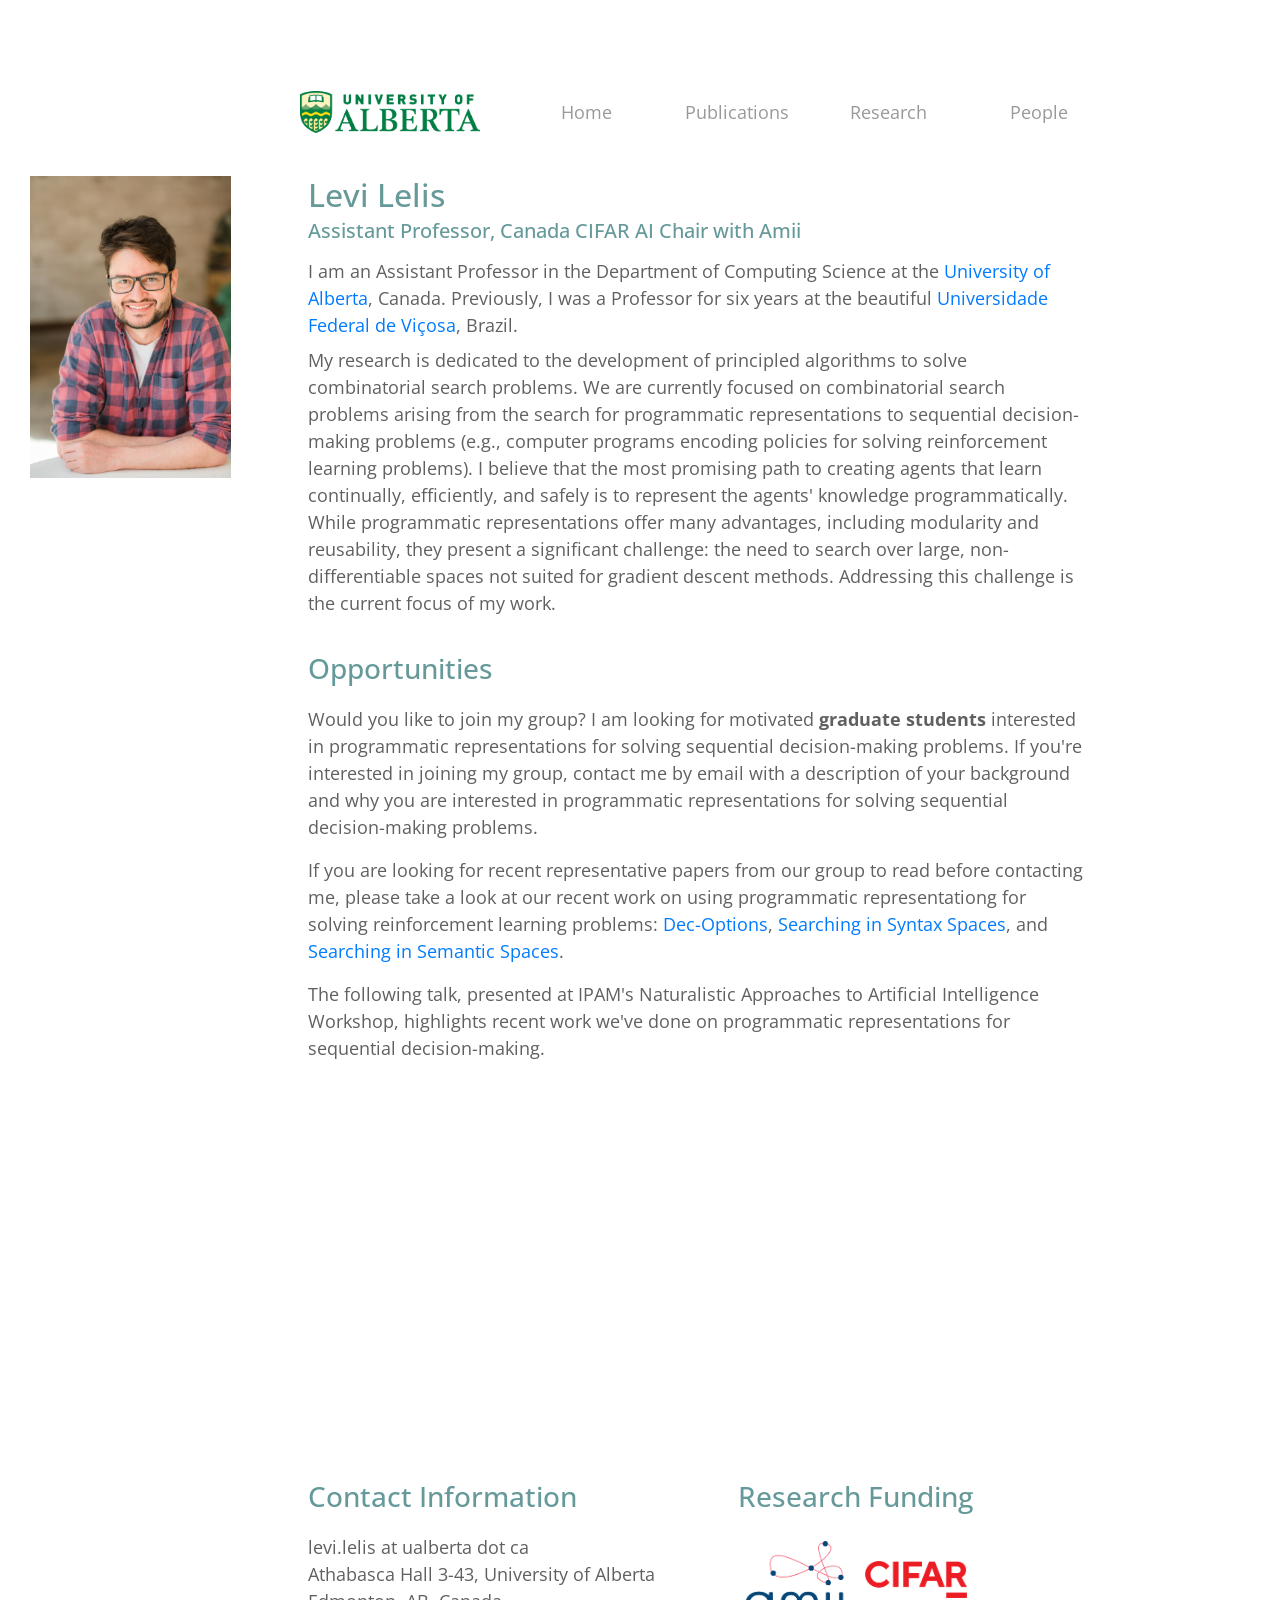
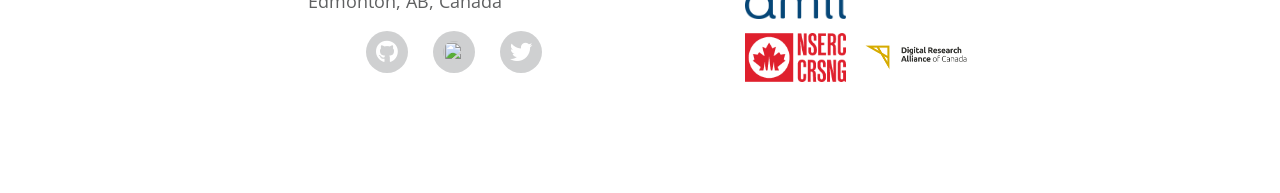
==== index.html @ 6e3c525e "adding icon for bluesky" ====
<!DOCTYPE html>
<html lang="en">
  <head>
    <meta charset="UTF-8" />
    <meta name="viewport" content="width=device-width, initial-scale=1.0" />
    <meta http-equiv="X-UA-Compatible" content="ie=edge" />
    <title>Levi Lelis - UAlberta</title>
<!--
Next Level CSS Template
https://templatemo.com/tm-532-next-level
-->
    <link rel="stylesheet"  href="https://fonts.googleapis.com/css?family=Open+Sans:400,600" />
    <link rel="stylesheet" href="css/all.min.css" />
    <link rel="stylesheet" href="css/bootstrap.min.css" />
    <link rel="stylesheet" href="css/templatemo-style.css" />
  </head>
  <body>
    <div class="container-fluid">
        <div class="col-11 tm-page-cols-container">
          <div class="tm-page-col-left">
            <div class="col-lg-10 col-10">
            </div>
          </div>

        <div class="tm-page-col-right">
          <div class="col-lg-12 col-2 tm-nav-col">
          <div class="col-lg-3 col-20">
          <img src="img/UA-COLOUR.png" class="img-fluid"/>
        </div>
          <div class="tm-nav">
            <nav class="navbar navbar-expand-lg navbar-light tm-navbar">
              <button
                class="navbar-toggler"
                type="button"
                data-toggle="collapse"
                data-target="#navbarNav"
                aria-controls="navbarNav"
                aria-expanded="false"
                aria-label="Toggle navigation">
                <span class="navbar-toggler-icon"></span>
              </button>
              <div class="collapse navbar-collapse" id="navbarNav">
                <ul class="navbar-nav ml-auto mr-0">
                  <li class="nav-item active">
                    <div class="tm-nav-link-highlight"></div>
                    <a class="nav-link" href="index.html">Home</a>
                  </li>
                  </li>
                  <li class="nav-item active">
                    <div class="tm-nav-link-highlight"></div>
                    <a class="nav-link" href="publications.html">Publications</a>
                  </li>
                  <li class="nav-item active">
                    <div class="tm-nav-link-highlight"></div>
                    <a class="nav-link" href="research.html">Research</a>
                  </li>
                  <li class="nav-item active">
                    <div class="tm-nav-link-highlight"></div>
                    <a class="nav-link" href="people.html"
                    >People<span class="sr-only">(current)</span></a>
                  </li>
                </ul>
              </div>
            </nav>
          </div>
        </div>
        </div>
      </div>

      <div class="row tm-welcome-row">
        <div class="col-12 tm-page-cols-container">
          <div class="tm-page-col-left">
            <div class="col-lg-10 col-10">
                   <img
                      src="img/levi_amii.jpg"
                      class="img-fluid"
                    />
            </div>
        </div>

          <div class="tm-page-col-right">
            <div class="col-lg-10 col-10">
              <h2 class="tm-text-secondary tm-mb-0">
                Levi Lelis
              </h2>
              <h5 class="tm-text-secondary tm-mb-1">
                Assistant Professor, Canada CIFAR AI Chair with Amii
              </h5>
              <p class="mb-2">
               I am an Assistant Professor in the Department of Computing Science at the <a href="http://ualberta.ca">University of Alberta</a>, Canada. Previously, I was a Professor for six years at the beautiful <a href="http://ufv.br">Universidade Federal de Viçosa</a>, Brazil.
              </p>
              <p class="mb-2">
                My research is dedicated to the development of principled algorithms to solve combinatorial search problems. We are currently focused on combinatorial search problems arising from the search for programmatic representations to sequential decision-making problems (e.g., computer programs encoding policies for solving reinforcement learning problems). I believe that the most promising path to creating agents that learn continually, efficiently, and safely is to represent the agents' knowledge programmatically. While programmatic representations offer many advantages, including modularity and reusability, they present a significant challenge: the need to search over large, non-differentiable spaces not suited for gradient descent methods. Addressing this challenge is the current focus of my work.
              </p>
              <br>
              <h3 class="tm-text-secondary tm-mb-2">
                Opportunities
              </h3>
              <p class="tm-section-2-text">
                Would you like to join my group? I am looking for motivated <b>graduate students</b> interested in programmatic representations for solving sequential decision-making problems. If you're interested in joining my group, contact me by email with a description of your background and why you are interested in programmatic representations for solving sequential decision-making problems.
              </p>
              <p>
                If you are looking for recent representative papers from our group to read before contacting me, please take a look at our recent work on using programmatic representationg for solving reinforcement learning problems: <a href="papers/2024/alikhasiL24.pdf">Dec-Options</a>, <a href="papers/2024/carvalhoTL24.pdf">Searching in Syntax Spaces</a>, and <a href="papers/2024/moraesL24.pdf">Searching in Semantic Spaces</a>.
              </p>
              <p>
              	The following talk, presented at IPAM's Naturalistic Approaches to Artificial Intelligence Workshop, highlights recent work we've done on programmatic representations for sequential decision-making. 
              </p>
              <center>
              <div class="tm-section-2-text tm-mb-4">
                <iframe width="560" height="315" src="https://www.youtube.com/embed/UNpg05yxc3o?si=LCozFqXLZ6bm8IJ0" 
                  title="YouTube video player" frameborder="0" 
                  allow="accelerometer; autoplay; clipboard-write; encrypted-media; gyroscope; picture-in-picture" 
                  allowfullscreen></iframe>
              </div>
              </center>

              <div class="row tm-pt-4 tm-pb-6">
                <div class="col-md-6 tm-home-section-2-left">

                  <div>
                    <h3 class="tm-text-secondary tm-mb-2">
                      Contact Information
                    </h3>
                    <p class="tm-section-2-text">
                      levi.lelis at ualberta dot ca <br>
                      Athabasca Hall 3-43, University of Alberta <br>
                      Edmonton, AB, Canada
                    </p>

                    <div class="col-md-10 text-center">
                      <div class="tm-about-person mx-auto">
                        <div class="tm-mb-3">
                          <a
                            href="https://github.com/levilelis"
                            class="tm-about-social-link"
                          >
                            <i class="fab fa-github tm-about-social-icon"></i>
                          </a>
                          <a 
							href="https://bsky.app/profile/programsynthesis.bsky.social" 
							class="tm-about-social-link"
						>
						  <img src="img/Bluesky_Logo.png" class="tm-about-social-bluesky-icon">
						</a>
                          <a
                            href="https://twitter.com/levilelis"
                            class="tm-about-social-link"
                          >
                            <i class="fab fa-twitter tm-about-social-icon"></i>
                          </a>
                        </div>
                       </div>
                      </div>
                  </div>
                </div>

                <div class="col-md-6 tm-home-section-2-right">
                  <div>
                  <h3 class="tm-text-secondary tm-mb-2">
                    Research Funding
                  </h3>
                  <a href="http://amii.ca"><img
                    src="img/Amii-colour-logo.png"
                    class="tm-gallery-item"
                  /></a>
                  <img
                    src="img/cifar-logo-rgb-colour.png"
                    class="tm-gallery-item"
                  />
                  <img
                    src="img/img-logo2-en.png"
                    class="tm-gallery-item"
                  />
                  <img
                    src="img/alliance_logo_english.png"
                    class="tm-gallery-item"
                  />
                  </div>
               </div>
              </div>

            </div>
          </div>
        </div>
      </div>
      </div>

    <script src="js/jquery.min.js"></script>
    <script src="js/bootstrap.min.js"></script>
  </body>
</html>
---- css/templatemo-style.css ----
/*

Next Level CSS Template

https://templatemo.com/tm-532-next-level

	COLORS:
		Primary: #ca9acd
		Secondary: #669999 
    Gray: #CFD0D1
    
  SPACING:
    pt = padding top
    pb = padding bottom
    mb = margin bottom

    1 = 15px
    2 = 20
    3 = 30
    4 = 40
    5 = 45
    6 = 50
    7 = 55
*/

/*	Overrides */

html { scroll-behavior: smooth; }

body {
  font-family: "Open Sans", Arial, Helvetica, sans-serif;
  font-size: 18px;
  font-weight: 400;
  overflow-x: hidden;
  padding-top: 78px;
  color: #5f6061;
}

p { line-height: 1.5; }
a, button { transition: all 0.3s ease; }
a:hover { text-decoration: none; }
label { margin-bottom: 0; }
input { padding: 13px 20px; }

ul {
  margin: 0;
  padding: 0;
}

.btn {
  font-size: 1.1rem;
  padding: 15px 25px;
  border-radius: 0;
}

.btn-primary {
  background-color: #659acd;
  border: none;
}

.btn-secondary {
	background-color: #669999;
	border: none;
}

/* end Overrides */

/* Page Layout */
.container-fluid { max-width: 1430px; }

.tm-page-cols-container {
  display: flex;
  justify-content: space-between;
}

.tm-page-col-left {
  width: 28.56%;
  max-width: 400px;
}

.tm-page-col-right {
  width: 100%;
  margin-left: auto;
  margin-right: 0;
}

.tm-page-col-single {
  width: 90%;
  margin-left: auto;
  margin-right: 0;
}

.tm-home-section-2-left { padding-right: 40px; }
.tm-home-section-2-right { padding-left: 40px; }

.tm-pt-4 { padding-top: 40px; }
.tm-pt-5 { padding-top: 45px; }
.tm-pt-7 { padding-top: 55px; }
.tm-pb-6 { padding-bottom: 50px; }
.tm-mb-0 { margin-bottom: 5px; }
.tm-mb-1 { margin-bottom: 15px; }
.tm-mb-2 { margin-bottom: 20px; }
.tm-mb-3 { margin-bottom: 30px; }
.tm-mb-4 { margin-bottom: 40px; }
.tm-mb-5 { margin-bottom: 45px; }
.tm-mb-6 { margin-bottom: 50px; }

.tm-center-child {
  display: flex;
  align-items: center;
  justify-content: center;
}

@media (max-width: 767px) {
  .tm-home-section-2-left {
    padding-right: 15px;
    margin-bottom: 80px;
  }

  .tm-home-section-2-right {
    padding-left: 15px;
  }

  .tm-home-section-2-left,
  .tm-home-section-2-right {
    max-width: 660px;
  }
}

@media (max-width: 991px) {
  .tm-page-col-left {
    width: 100%;
    max-width: 100%;
  }

  .tm-page-col-right { width: 100%; }
}
/* end Page Layout */

/* Colors */

.tm-text-secondary-2 { color: #669999; text-align: center; }
.tm-text-secondary { color: #669999; }
.tm-bg-primary { background-color: #ca9acd; }
.tm-bg-gradient {
  background: linear-gradient(
    135deg,
    #a0c0c0 0%,
    #669999 100%
  ); /* W3C, IE10+, FF16+, Chrome26+, Opera12+, Safari7+ */
}
.tm-bg-black-transparent {
  background-color: rgba(15, 29, 32, 0.6);
  color: white;
}

/* end Colors */

.tm-brand-row { padding-bottom: 30px; padding-left: 45px;}

.tm-welcome-row {
  padding-top: 30px;
  padding-bottom: 40px;
}

.tm-brand-name {
  color: #98999a;
  width: 300px;
  height: 100px;
  border: 1px solid #98999a;
  display: flex;
  align-items: center;
  justify-content: center;
}

@media (max-width: 399px) {
  .tm-brand-name {
    font-size: 2em;
    width: 250px;
    margin-right: 10px;
  }
}

/* Navbar */

.tm-nav-col {
  display: flex;
  align-items: center;
  justify-content: flex-end;
}

.navbar-expand-lg .navbar-nav .nav-link {
  width: 101px;
  height: 52px;
  border: 1px solid transparent;
  text-align: center;
  margin-left: 25px;
  margin-right: 25px;
  display: flex;
  justify-content: center;
  align-items: center;
}

.navbar-light .navbar-nav .nav-link:focus,
.navbar-light .navbar-nav .nav-link:hover,
.navbar-light .navbar-nav .nav-item.active .nav-link {
  border: 0px solid #98999a;
  color: #98999a;
}

.navbar-light .navbar-nav .active > .nav-link,
.navbar-light .navbar-nav .nav-link.active,
.navbar-light .navbar-nav .nav-link.show,
.navbar-light .navbar-nav .show > .nav-link {
  color: #98999a;
}

@media (max-width: 991px) {
  .tm-nav { position: relative; }

  #navbarNav {
    position: absolute;
    top: 52px;
    padding-top: 5px;
    padding-bottom: 5px;
    background-color: rgba(255, 255, 255, 0.9);
    -webkit-box-shadow: 0px 1px 5px 0px rgba(0, 0, 0, 0.15);
    -moz-box-shadow: 0px 1px 5px 0px rgba(0, 0, 0, 0.15);
    box-shadow: 0px 1px 5px 0px rgba(0, 0, 0, 0.15);
    z-index: 1001;
  }

  .tm-navbar {
    background-color: transparent;
    justify-content: flex-end;
    padding-right: 0;
  }

  .navbar-toggler {
    background-color: rgba(255, 255, 255, 0.8);
    background-color: rgba(255, 255, 255, 0.9);
    -webkit-box-shadow: 0px 0px 5px 0px rgba(0, 0, 0, 0.15);
    -moz-box-shadow: 0px 0px 5px 0px rgba(0, 0, 0, 0.15);
    box-shadow: 0px 0px 5px 0px rgba(0, 0, 0, 0.15);
  }

  .navbar-expand-lg .navbar-nav .nav-link {
    height: 45px;
    margin: 5px 15px;
  }
}

/* end Navbar */

ul.tm-list-plus li {
  list-style: none;
  margin-bottom: 12px;
}

ul.tm-list-plus li:before {
  content: "+";
  margin-right: 10px;
}

/* Welcome */
.tm-welcome-box {
  height: auto;
  display: flex;
  align-items: center;
  justify-content: center;
}

.tm-welcome-parallax {
  min-height: 440px;
  background: transparent;
}

.tm-small-parallax {
  min-height: 240px; 
  background: transparent;
}

.tm-welcome-text {
  max-width: 320px;
  width: 100%;
  padding: 15px 25px 15px 15px;
  color: white;
  font-size: 1.3rem;
  margin-bottom: 0;
  text-align: right;
}

@media (max-width: 991px) {
  .tm-welcome-box {
    margin-bottom: 20px;
    height: auto;
    min-height: 250px;
  }

  .tm-page-cols-container { flex-direction: column; }
}

/* Call to Action */

#tmCallToAction {
  padding-top: 50px;
  padding-bottom: 40px;
}

.tm-call-to-action-box {
  color: #5f6061;
  border: 1px solid #cfd0d1;
  padding: 50px 63px 65px;
  display: flex;
  align-items: center;
}

.tm-call-to-action-icon {
  padding: 25px 28px;
  border: 1px solid #cfd0d1;
  border-radius: 50%;
  color: #bbbcbe;
}

.tm-call-to-action-title { margin-bottom: 30px; }
.tm-call-to-action-text { margin-left: 65px; }
.tm-call-to-action-description { margin-bottom: 35px; }

.tm-call-to-action-form .tm-email-input {
  max-width: 352px;
  width: 100%;
  margin: 0 15px 15px 0;
}

@media (max-width: 660px) {
  .tm-call-to-action-box { flex-direction: column; }

  .tm-call-to-action-text {
    margin-left: 0;
    margin-top: 50px;
  }
}

/* end Call to Action */

/* Copyright and Page Footer */

.tm-copyright-text { font-size: 1rem; }
.tm-copyright-link { color: #5f6061; }

.tm-page-footer {
  padding-top: 50px;
  padding-bottom: 50px;
}

/* end Copyright and Page Footer */

/* About Page */
.tabs { list-style: none; }

.tabs > li > a {
  border: 1px solid #cfd0d1;
  color: #999a9b;
  padding: 20px 25px;
  display: block;
  max-width: 300px;
  margin: 0 auto 30px;
}

.tm-tab-icon {
  width: 20px;
  height: 20px;
  display: inline-block;
  background-color: transparent;
  vertical-align: middle;
  margin-right: 20px;
  transition: all 0.3s ease;
}

.tabs > li > a.active .tm-tab-icon,
.tabs > li > a:hover .tm-tab-icon {
  background-color: #669999;
}

.tm-about-person { max-width: 280px; }

.tm-about-social-bluesky-icon {
  width: 42px;
  height: 42px;
  margin-left: 10px;
  margin-right: 10px;
  background-color: #cfd0d1;
  color: white;
  border-radius: 50%;
  font-size: 1.4rem;
  padding-top: 10px;
  transition: all 0.3s ease;
  padding-top: 10px;
  padding-bottom: 10px;
  padding-left: 10px;
  padding-right: 10px;
}


.tm-about-social-icon {
  width: 42px;
  height: 42px;
  margin-left: 10px;
  margin-right: 10px;
  background-color: #cfd0d1;
  color: white;
  border-radius: 50%;
  font-size: 1.4rem;
  padding-top: 10px;
  transition: all 0.3s ease;
}

.tm-about-social-link:hover > .tm-about-social-bluesky-icon {
  background-color: #979899;
}

.tm-about-social-link:hover > .tm-about-social-icon {
  background-color: #979899;
}

.tm-about-social-link {
  display: inline-block; 
  vertical-align: middle; 
}


@media (max-width: 767px) {
  .tm-about-person { margin-bottom: 50px; }
}

/* Gallery */

.tm-parallax-overlay {
  padding: 40px 60px;
  width: auto;
  display: inline-block;
  text-align: center;  
}

.tm-gallery {
  margin: -20px -20px 0;
  max-width: 960px;
}

.tm-gallery-item {
  width: 29%;
  margin: 2%;
}

.filters-button-group { padding-right: 15px; }

/* 
  Gallery Item Hover Effect
  https://tympanus.net/codrops/2014/06/19/ideas-for-subtle-hover-effects/
*/

/* Common style */
.tm-gallery-item figure {
	position: relative;
	float: left;
	overflow: hidden;
	margin-bottom: 0;
	background: #3085a3;
	text-align: center;
	cursor: pointer;
}

.tm-gallery-item figure img {
	position: relative;
	display: block;
	min-height: 100%;
	max-width: 100%;
	opacity: 0.8;
}

.tm-gallery-item figure figcaption {
	padding: 1em;
	color: #fff;
	text-transform: uppercase;
	font-size: 1.25em;
	-webkit-backface-visibility: hidden;
	backface-visibility: hidden;
}

.tm-gallery-item figure figcaption::before,
.tm-gallery-item figure figcaption::after {
	pointer-events: none;
}

.tm-gallery-item figure figcaption,
.tm-gallery-item figure figcaption > a {
	position: absolute;
	top: 0;
	left: 0;
	width: 100%;
	height: 100%;
}

/* Anchor will cover the whole item by default */
/* For some effects it will show as a button */
.tm-gallery-item figure figcaption > a {
	z-index: 1000;
	text-indent: 200%;
	white-space: nowrap;
	font-size: 0;
	opacity: 0;
}

.tm-gallery-item figure h2 {
	word-spacing: -0.15em;
	font-weight: 300;
}

.tm-gallery-item figure h2 span {	font-weight: 800; }

.tm-gallery-item figure h2,
.tm-gallery-item figure p {
	margin: 0;
}

.tm-gallery-item figure p {
	letter-spacing: 1px;
	font-size: 68.5%;
}

/*---------------*/
/***** Bubba *****/
/*---------------*/

figure.effect-bubba {	background: #9e5406; }

figure.effect-bubba img {
	opacity: 1;
	-webkit-transition: opacity 0.35s;
	transition: opacity 0.35s;
}

figure.effect-bubba:hover img {
	opacity: 0.4;
}

figure.effect-bubba figcaption::before,
figure.effect-bubba figcaption::after {
	position: absolute;
	top: 15px;
	right: 15px;
	bottom: 15px;
	left: 15px;
	content: '';
	opacity: 0;
	-webkit-transition: opacity 0.35s, -webkit-transform 0.35s;
	transition: opacity 0.35s, transform 0.35s;
}

figure.effect-bubba figcaption::before {
	border-top: 1px solid #fff;
	border-bottom: 1px solid #fff;
	-webkit-transform: scale(0,1);
	transform: scale(0,1);
}

figure.effect-bubba figcaption::after {
	border-right: 1px solid #fff;
	border-left: 1px solid #fff;
	-webkit-transform: scale(1,0);
	transform: scale(1,0);
}

figure.effect-bubba h2 {
	font-size: 1.5rem;
	padding-top: 20%;
	-webkit-transition: -webkit-transform 0.35s;
	transition: transform 0.35s;
	-webkit-transform: translate3d(0,-20px,0);
	transform: translate3d(0,-20px,0);
}

figure.effect-bubba p {
	width: 100%;
	padding: 10px;
	opacity: 0;
	-webkit-transition: opacity 0.35s, -webkit-transform 0.35s;
	transition: opacity 0.35s, transform 0.35s;
	-webkit-transform: translate3d(0,20px,0);
	transform: translate3d(0,20px,0);
}

figure.effect-bubba:hover figcaption::before,
figure.effect-bubba:hover figcaption::after {
	opacity: 1;
	-webkit-transform: scale(1);
	transform: scale(1);
}

figure.effect-bubba:hover h2,
figure.effect-bubba:hover p {
	opacity: 1;
	-webkit-transform: translate3d(0,0,0);
	transform: translate3d(0,0,0);
}

@media (max-width: 767px) {
  .tm-gallery {
    max-width: 600px;
    margin-left: auto;
    margin-right: auto;
  }
  .tm-gallery-item { width: 46%; }

  .filters-button-group {
    padding-right: 0;
    padding-bottom: 30px;
  }
}

@media (max-width: 400px) {
  .tm-gallery { max-width: 280px; }

  .tm-gallery-item {
    width: 100%;
    margin-left: 0;
    margin-right: 0;
  }
}

/* end Gallery */

/* Contact */

.tm-contact-container {
	max-width: 375px;
	padding-left: 60px;
	padding-right: 15px;
}

.tm-address-container {	margin-bottom: 95px; }

@media (max-width: 991px) and (min-width: 660px) {
	.tm-contact-container {
		max-width: 100%;
		display: flex;
	}

	.tm-address-container,
	.tm-location-container {
		width: 50%;
	}
}

.tm-form-container {
	padding-left: 90px;
	padding-right: 90px;
}

@media (max-width: 767px) {
  .tm-contact-container { padding-left: 15px; }

  .tm-form-container {
    padding-left: 15px;
    padding-right: 15px;
  }
}

#tm_contact_form {
	max-width: 524px;
	width: 100%;
	padding:40px;
}
.form-group { margin-bottom: 35px; }
.form-group-2 { margin-bottom: 65px; }

.form-control {
	padding-top: 15px;
	padding-bottom: 15px;
	height: auto;
	color: #669999;
}
.form-control::placeholder { /* Chrome, Firefox, Opera, Safari 10.1+ */
  color: #669999;
  opacity: 1; /* Firefox */
}

.form-control:-ms-input-placeholder { /* Internet Explorer 10-11 */
  color: #669999;
}

.form-control::-ms-input-placeholder { /* Microsoft Edge */
  color: #669999;
}

.tm-select {
	-webkit-appearance: none;
	-mox-appearance: none;
	font-size: 1rem;
	color: #669999;	
	background: url("../img/select-arrow.png") no-repeat right center;
	background-color: transparent;
	border: none;
	border-bottom: 1px solid #98999A;		    
	border-radius: 0;
	width: 100%;
	height: 50px;
	padding-left: 10px;
	padding-right: 10px;
}

.tm-choices-container { display: flex; }
.tm-w-50 { width: 50%; }

@media (max-width: 450px) {
  .tm-choices-container { flex-direction: column; }

  .tm-w-50 {
    width: 100%;
    margin-bottom: 20px;
  }
}

/* Radio buttons */

[type="radio"]:not(:checked)+span, [type="radio"]:checked+span {
    position: relative;
    padding-left: 35px;
    cursor: pointer;
    display: inline-block;
    height: 25px;
    line-height: 25px;
    font-size: 1rem;
    -webkit-transition: .28s ease;
    transition: .28s ease;
    -webkit-user-select: none;
    -moz-user-select: none;
    -ms-user-select: none;
    user-select: none;
}

[type="radio"]:not(:checked) + span, [type="radio"]:checked + span {
    font-size: 18px;
    padding-left: 40px;
}
[type="radio"]:not(:checked), [type="radio"]:checked {
    position: absolute;
    opacity: 0;
    pointer-events: none;
}

[type="radio"]:not(:checked)+span:before, 
[type="radio"]:not(:checked)+span:after {
    border: 2px solid #A6A7A8;
}

[type="radio"]:not(:checked)+span:before, 
[type="radio"]:not(:checked)+span:after, 
[type="radio"]:checked+span:before, 
[type="radio"]:checked+span:after, 
[type="radio"].with-gap:checked+span:before, 
[type="radio"].with-gap:checked+span:after {
    border-radius: 50%;
}

[type="radio"]+span:before, 
[type="radio"]+span:after {
    content: '';
    position: absolute;
    left: 0;
    top: 0;
    margin: 4px;
    width: 16px;
    height: 16px;
    z-index: 0;
    -webkit-transition: .28s ease;
    transition: .28s ease;
}

[type="radio"] + span:before, 
[type="radio"] + span:after {
    border-color: #686868;
    width: 25px;
    height: 25px;
    top: -4px;
}

[type="radio"]:not(:checked)+span, 
[type="radio"]:checked+span {
    position: relative;
    padding-left: 45px;
    cursor: pointer;
    display: inline-block;
    height: 25px;
    line-height: 25px;
    font-size: 1rem;
    -webkit-transition: .28s ease;
    transition: .28s ease;
    -webkit-user-select: none;
    -moz-user-select: none;
    -ms-user-select: none;
    user-select: none;
}

[type="radio"]:checked + span, 
[type="checkbox"].filled-in:checked + span {
    color: #669999;
}

[type="radio"]:checked+span:before {
    border: 2px solid transparent;
}

[type="radio"]:checked+span:after, 
[type="radio"].with-gap:checked+span:before, 
[type="radio"].with-gap:checked+span:after {
    border: 2px solid #669999;
}

[type="radio"]:checked+span:after, 
[type="radio"].with-gap:checked+span:after {
    background-color: #669999;
}

[type="radio"].with-gap:checked+span:after {
    -webkit-transform: scale(0.5);
    transform: scale(0.5);
}

/* end Radio buttons */

/* Checkbox */

[type="checkbox"]:not(:checked), 
[type="checkbox"]:checked {
    position: absolute;
    opacity: 0;
    pointer-events: none;
}

[type="checkbox"]+span:not(.lever):before, 
[type="checkbox"]:not(.filled-in)+span:not(.lever):after {
    content: '';
    position: absolute;
    top: 0;
    left: 0;
    width: 18px;
    height: 18px;
    z-index: 0;
    border: 2px solid #5a5a5a;
    border-radius: 1px;
    margin-top: 3px;
    -webkit-transition: .2s;
    transition: .2s;
}

[type="checkbox"].filled-in+span:not(.lever):before, 
[type="checkbox"].filled-in+span:not(.lever):after {
    content: '';
    left: 0;
    position: absolute;
    -webkit-transition: border .25s, background-color .25s, width .20s .1s, height .20s .1s, top .20s .1s, left .20s .1s;
    transition: border .25s, background-color .25s, width .20s .1s, height .20s .1s, top .20s .1s, left .20s .1s;
    z-index: 1;
}

[type="checkbox"].filled-in:not(:checked)+span:not(.lever):before {
    width: 0;
    height: 0;
    border: 3px solid transparent;
    left: 6px;
    top: 10px;
    -webkit-transform: rotateZ(37deg);
    transform: rotateZ(37deg);
    -webkit-transform-origin: 100% 100%;
    transform-origin: 100% 100%;
}

[type="checkbox"].filled-in+span:not(.lever):after {
    border-radius: 2px;
}

[type="checkbox"].filled-in+span:not(.lever):before, 
[type="checkbox"].filled-in+span:not(.lever):after {
    content: '';
    left: 0;
    position: absolute;
    -webkit-transition: border .25s, background-color .25s, width .20s .1s, height .20s .1s, top .20s .1s, left .20s .1s;
    transition: border .25s, background-color .25s, width .20s .1s, height .20s .1s, top .20s .1s, left .20s .1s;
    z-index: 1;
}

[type="checkbox"].filled-in:not(:checked)+span:not(.lever):after {
    height: 20px;
    width: 20px;
    background-color: transparent;
    border: 2px solid #669999;
    top: 0px;
    z-index: 0;
}

[type="checkbox"].filled-in:checked + span:not(.lever):after, 
[type="checkbox"].filled-in:not(:checked) + span:not(.lever):after {
    width: 35px;
    height: 35px;
}

[type="checkbox"].filled-in:not(:checked) + span:not(.lever):after {
    border-color: #A6A7A8;
}

[type="checkbox"]+span:not(.lever) {
    position: relative;
    padding-left: 47px;
    cursor: pointer;
    display: inline-block;
    height: 35px;
    line-height: 35px;
    font-size: 1rem;
    -webkit-user-select: none;
    -moz-user-select: none;
    -ms-user-select: none;
    user-select: none;
}

[type="checkbox"]:checked+span:not(.lever):before {
    top: -4px;
    left: -5px;
    width: 12px;
    height: 22px;
    border-top: 2px solid transparent;
    border-left: 2px solid transparent;
    border-right: 2px solid #26a69a;
    border-bottom: 2px solid #26a69a;
    -webkit-transform: rotate(40deg);
    transform: rotate(40deg);
    -webkit-backface-visibility: hidden;
    backface-visibility: hidden;
    -webkit-transform-origin: 100% 100%;
    transform-origin: 100% 100%;
}

[type="checkbox"].filled-in:checked+span:not(.lever):before {
    top: 0;
    left: 1px;
    width: 8px;
    height: 13px;
    border-top: 2px solid transparent;
    border-left: 2px solid transparent;
    border-right: 2px solid #fff;
    border-bottom: 2px solid #fff;
    -webkit-transform: rotateZ(39deg);
    transform: rotateZ(39deg);
    -webkit-transform-origin: 100% 100%;
    transform-origin: 100% 100%;
}

[type="checkbox"].filled-in:checked + span:not(.lever):before {
    width: 14px;
    height: 25px;
    border-right: 3px solid #fff;
    border-bottom: 3px solid #fff;
}

[type="checkbox"].filled-in:checked+span:not(.lever):after {
    top: 0;
    width: 35px;
    height: 35px;
    border: 2px solid #26a69a;
    background-color: #26a69a;
    z-index: 0;
}

/* end Checkbox */

textarea.form-control {
  border-color: #669999; 
  padding: 15px 20px;
}

.file-upload-container {
	display: flex;
	justify-content: space-between;	
}

.btn-outline {
	border: 1px solid #98999A;
	color: #669999;
  cursor: pointer;
	padding: 12px 35px;
	width: 140px;
	margin-left: 20px;
}

#file_name_label { width: calc(100% - 160px); }

@media (max-width: 500px) {
  .file-upload-container { flex-direction: column; }
  #file_name_label { width: 100%; }

  .btn-outline {
    margin-left: 0;
    margin-top: 20px;
  }
}

#file_name_label::placeholder { /* Chrome, Firefox, Opera, Safari 10.1+ */
  color: #669999;
  opacity: 1; /* Firefox */
}

#file_name_label:-ms-input-placeholder { /* Internet Explorer 10-11 */
  color: #669999;
}

#file_name_label::-ms-input-placeholder { /* Microsoft Edge */
  color: #669999;
}

.tm-btn-submit {
	font-size: 1.2rem;
	padding: 12px 40px;
}

/* end Contact */
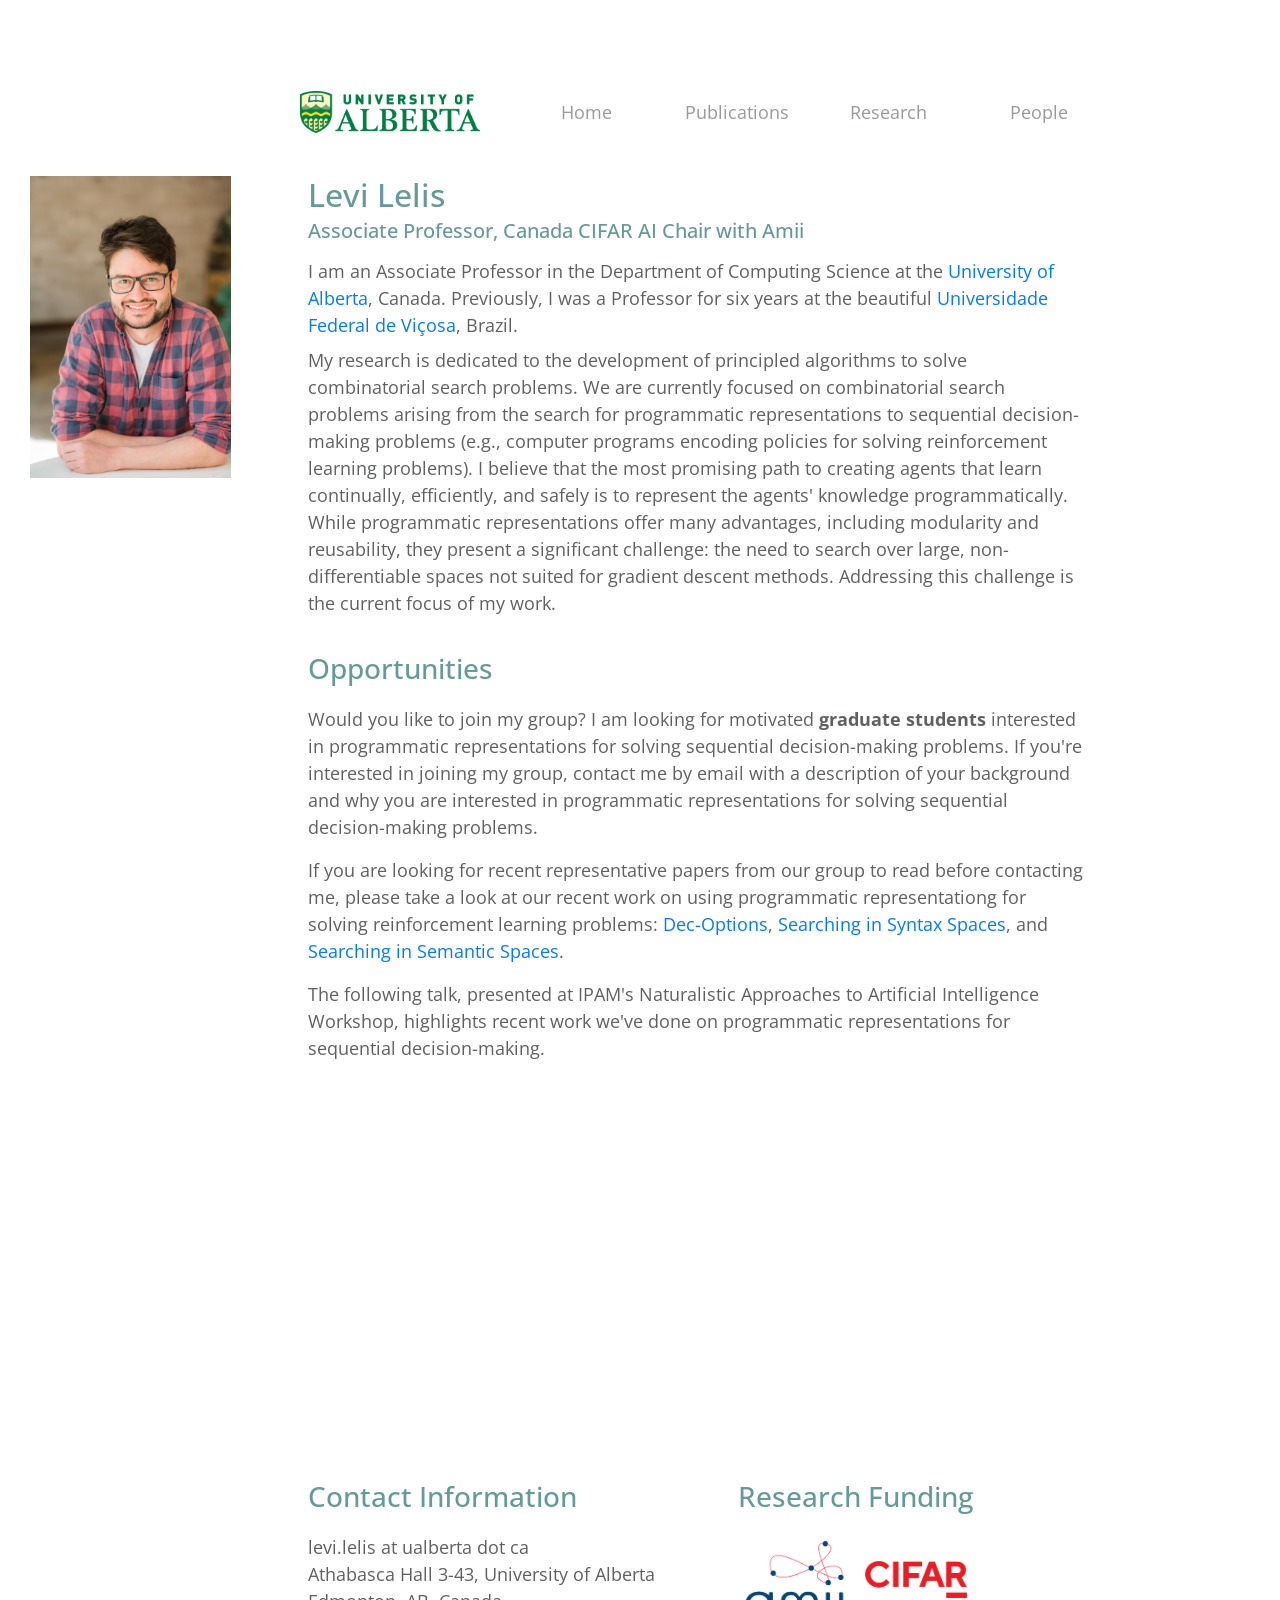
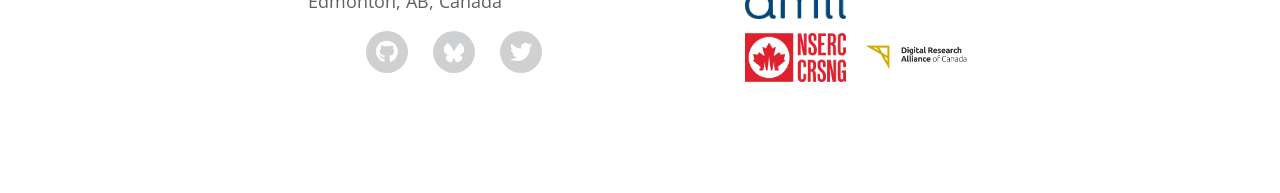
==== commit 44b3edb5: "changing to associate professor" ====
--- a/index.html
+++ b/index.html
@@ -84,10 +84,10 @@
                 Levi Lelis
               </h2>
               <h5 class="tm-text-secondary tm-mb-1">
-                Assistant Professor, Canada CIFAR AI Chair with Amii
+                Associate Professor, Canada CIFAR AI Chair with Amii
               </h5>
               <p class="mb-2">
-               I am an Assistant Professor in the Department of Computing Science at the <a href="http://ualberta.ca">University of Alberta</a>, Canada. Previously, I was a Professor for six years at the beautiful <a href="http://ufv.br">Universidade Federal de Viçosa</a>, Brazil.
+               I am an Associate Professor in the Department of Computing Science at the <a href="http://ualberta.ca">University of Alberta</a>, Canada. Previously, I was a Professor for six years at the beautiful <a href="http://ufv.br">Universidade Federal de Viçosa</a>, Brazil.
               </p>
               <p class="mb-2">
                 My research is dedicated to the development of principled algorithms to solve combinatorial search problems. We are currently focused on combinatorial search problems arising from the search for programmatic representations to sequential decision-making problems (e.g., computer programs encoding policies for solving reinforcement learning problems). I believe that the most promising path to creating agents that learn continually, efficiently, and safely is to represent the agents' knowledge programmatically. While programmatic representations offer many advantages, including modularity and reusability, they present a significant challenge: the need to search over large, non-differentiable spaces not suited for gradient descent methods. Addressing this challenge is the current focus of my work.
@@ -103,13 +103,13 @@
                 If you are looking for recent representative papers from our group to read before contacting me, please take a look at our recent work on using programmatic representationg for solving reinforcement learning problems: <a href="papers/2024/alikhasiL24.pdf">Dec-Options</a>, <a href="papers/2024/carvalhoTL24.pdf">Searching in Syntax Spaces</a>, and <a href="papers/2024/moraesL24.pdf">Searching in Semantic Spaces</a>.
               </p>
               <p>
-              	The following talk, presented at IPAM's Naturalistic Approaches to Artificial Intelligence Workshop, highlights recent work we've done on programmatic representations for sequential decision-making. 
+              	The following talk, presented at IPAM's Naturalistic Approaches to Artificial Intelligence Workshop, highlights recent work we've done on programmatic representations for sequential decision-making.
               </p>
               <center>
               <div class="tm-section-2-text tm-mb-4">
-                <iframe width="560" height="315" src="https://www.youtube.com/embed/UNpg05yxc3o?si=LCozFqXLZ6bm8IJ0" 
-                  title="YouTube video player" frameborder="0" 
-                  allow="accelerometer; autoplay; clipboard-write; encrypted-media; gyroscope; picture-in-picture" 
+                <iframe width="560" height="315" src="https://www.youtube.com/embed/UNpg05yxc3o?si=LCozFqXLZ6bm8IJ0"
+                  title="YouTube video player" frameborder="0"
+                  allow="accelerometer; autoplay; clipboard-write; encrypted-media; gyroscope; picture-in-picture"
                   allowfullscreen></iframe>
               </div>
               </center>
@@ -136,8 +136,8 @@
                           >
                             <i class="fab fa-github tm-about-social-icon"></i>
                           </a>
-                          <a 
-							href="https://bsky.app/profile/programsynthesis.bsky.social" 
+                          <a
+							href="https://bsky.app/profile/programsynthesis.bsky.social"
 							class="tm-about-social-link"
 						>
 						  <img src="img/Bluesky_Logo.png" class="tm-about-social-bluesky-icon">
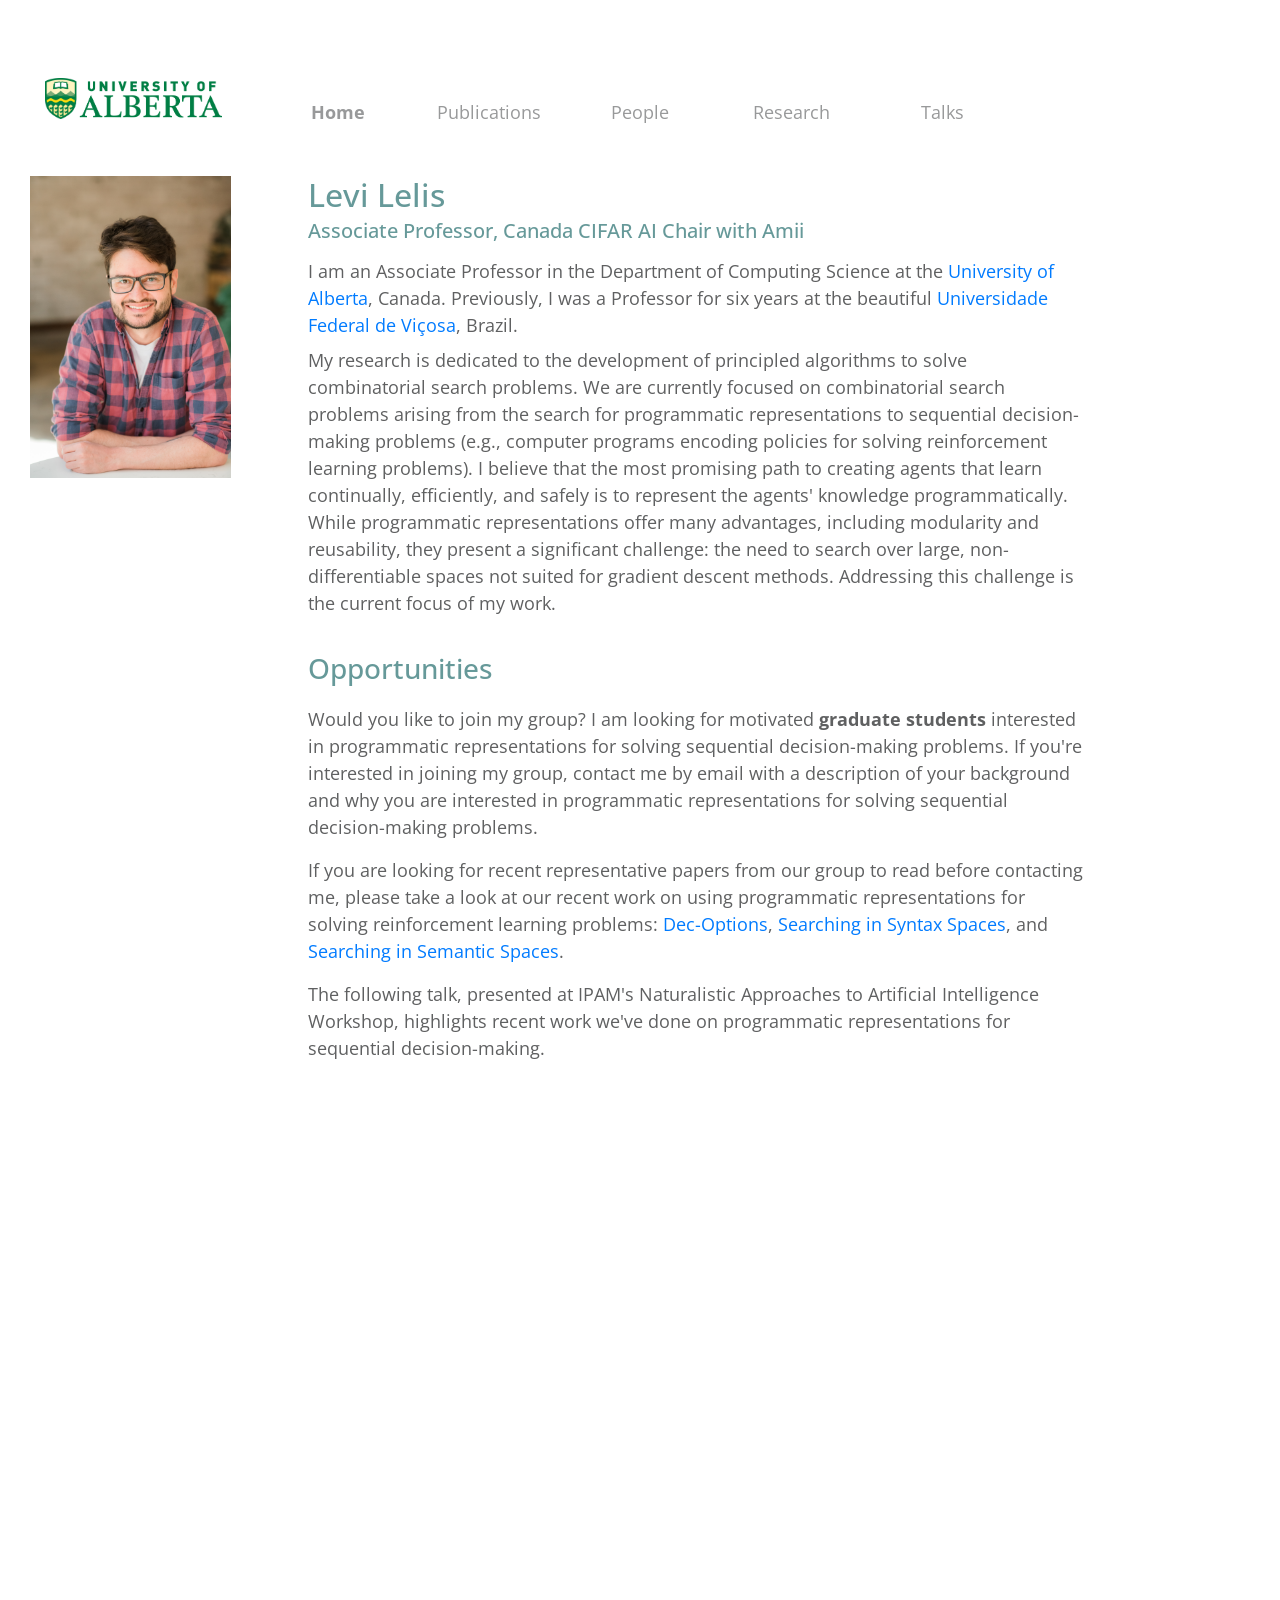
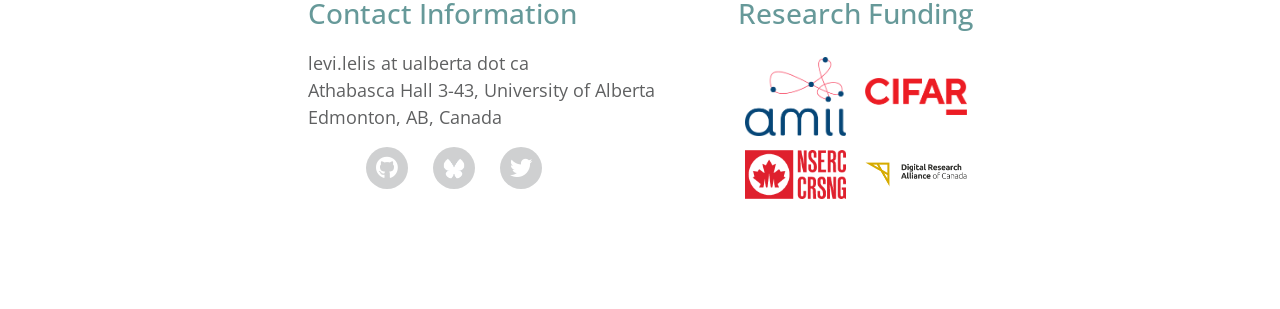
==== commit 8fa385b7: "redesign people page and add talks page - Replace br-tag lists with ul/li and two-column layout on p" ====
--- a/index.html
+++ b/index.html
@@ -5,6 +5,8 @@
     <meta name="viewport" content="width=device-width, initial-scale=1.0" />
     <meta http-equiv="X-UA-Compatible" content="ie=edge" />
     <title>Levi Lelis - UAlberta</title>
+    <meta name="description" content="Levi H. S. Lelis — Associate Professor at the University of Alberta, Canada CIFAR AI Chair. Research in programmatic representations for sequential decision-making." />
+    <link rel="icon" href="img/UA-COLOUR.png" type="image/png" />
 <!--
 Next Level CSS Template
 https://templatemo.com/tm-532-next-level
@@ -13,20 +15,23 @@
     <link rel="stylesheet" href="css/all.min.css" />
     <link rel="stylesheet" href="css/bootstrap.min.css" />
     <link rel="stylesheet" href="css/templatemo-style.css" />
+    <style>
+      .tm-nav-col { justify-content: flex-start; padding-left: 0; }
+      .tm-navbar { padding-left: 10px; }
+      .navbar-nav .nav-item:first-child .nav-link { margin-left: 0; }
+    </style>
   </head>
   <body>
     <div class="container-fluid">
         <div class="col-11 tm-page-cols-container">
           <div class="tm-page-col-left">
             <div class="col-lg-10 col-10">
+              <img src="img/UA-COLOUR.png" class="img-fluid" alt="University of Alberta"/>
             </div>
           </div>
 
         <div class="tm-page-col-right">
           <div class="col-lg-12 col-2 tm-nav-col">
-          <div class="col-lg-3 col-20">
-          <img src="img/UA-COLOUR.png" class="img-fluid"/>
-        </div>
           <div class="tm-nav">
             <nav class="navbar navbar-expand-lg navbar-light tm-navbar">
               <button
@@ -39,25 +44,27 @@
                 aria-label="Toggle navigation">
                 <span class="navbar-toggler-icon"></span>
               </button>
-              <div class="collapse navbar-collapse" id="navbarNav">
-                <ul class="navbar-nav ml-auto mr-0">
+              <div class="collapse navbar-collapse justify-content-start" id="navbarNav">
+                <ul class="navbar-nav mr-auto">
                   <li class="nav-item active">
                     <div class="tm-nav-link-highlight"></div>
                     <a class="nav-link" href="index.html">Home</a>
                   </li>
-                  </li>
                   <li class="nav-item active">
                     <div class="tm-nav-link-highlight"></div>
                     <a class="nav-link" href="publications.html">Publications</a>
                   </li>
                   <li class="nav-item active">
                     <div class="tm-nav-link-highlight"></div>
+                    <a class="nav-link" href="people.html">People</a>
+                  </li>
+                  <li class="nav-item active">
+                    <div class="tm-nav-link-highlight"></div>
                     <a class="nav-link" href="research.html">Research</a>
                   </li>
                   <li class="nav-item active">
                     <div class="tm-nav-link-highlight"></div>
-                    <a class="nav-link" href="people.html"
-                    >People<span class="sr-only">(current)</span></a>
+                    <a class="nav-link" href="talks.html">Talks</a>
                   </li>
                 </ul>
               </div>
@@ -74,6 +81,7 @@
                    <img
                       src="img/levi_amii.jpg"
                       class="img-fluid"
+                      alt="Levi Lelis"
                     />
             </div>
         </div>
@@ -87,7 +95,7 @@
                 Associate Professor, Canada CIFAR AI Chair with Amii
               </h5>
               <p class="mb-2">
-               I am an Associate Professor in the Department of Computing Science at the <a href="http://ualberta.ca">University of Alberta</a>, Canada. Previously, I was a Professor for six years at the beautiful <a href="http://ufv.br">Universidade Federal de Viçosa</a>, Brazil.
+               I am an Associate Professor in the Department of Computing Science at the <a href="https://ualberta.ca">University of Alberta</a>, Canada. Previously, I was a Professor for six years at the beautiful <a href="https://ufv.br">Universidade Federal de Viçosa</a>, Brazil.
               </p>
               <p class="mb-2">
                 My research is dedicated to the development of principled algorithms to solve combinatorial search problems. We are currently focused on combinatorial search problems arising from the search for programmatic representations to sequential decision-making problems (e.g., computer programs encoding policies for solving reinforcement learning problems). I believe that the most promising path to creating agents that learn continually, efficiently, and safely is to represent the agents' knowledge programmatically. While programmatic representations offer many advantages, including modularity and reusability, they present a significant challenge: the need to search over large, non-differentiable spaces not suited for gradient descent methods. Addressing this challenge is the current focus of my work.
@@ -100,19 +108,17 @@
                 Would you like to join my group? I am looking for motivated <b>graduate students</b> interested in programmatic representations for solving sequential decision-making problems. If you're interested in joining my group, contact me by email with a description of your background and why you are interested in programmatic representations for solving sequential decision-making problems.
               </p>
               <p>
-                If you are looking for recent representative papers from our group to read before contacting me, please take a look at our recent work on using programmatic representationg for solving reinforcement learning problems: <a href="papers/2024/alikhasiL24.pdf">Dec-Options</a>, <a href="papers/2024/carvalhoTL24.pdf">Searching in Syntax Spaces</a>, and <a href="papers/2024/moraesL24.pdf">Searching in Semantic Spaces</a>.
+                If you are looking for recent representative papers from our group to read before contacting me, please take a look at our recent work on using programmatic representations for solving reinforcement learning problems: <a href="papers/2024/alikhasiL24.pdf">Dec-Options</a>, <a href="papers/2024/carvalhoTL24.pdf">Searching in Syntax Spaces</a>, and <a href="papers/2024/moraesL24.pdf">Searching in Semantic Spaces</a>.
               </p>
               <p>
               	The following talk, presented at IPAM's Naturalistic Approaches to Artificial Intelligence Workshop, highlights recent work we've done on programmatic representations for sequential decision-making.
               </p>
-              <center>
-              <div class="tm-section-2-text tm-mb-4">
-                <iframe width="560" height="315" src="https://www.youtube.com/embed/UNpg05yxc3o?si=LCozFqXLZ6bm8IJ0"
-                  title="YouTube video player" frameborder="0"
+              <div class="embed-responsive embed-responsive-16by9 tm-mb-4">
+                <iframe class="embed-responsive-item" src="https://www.youtube.com/embed/UNpg05yxc3o?si=LCozFqXLZ6bm8IJ0"
+                  title="Programmatic Representations for Sequential Decision-Making" frameborder="0"
                   allow="accelerometer; autoplay; clipboard-write; encrypted-media; gyroscope; picture-in-picture"
                   allowfullscreen></iframe>
               </div>
-              </center>
 
               <div class="row tm-pt-4 tm-pb-6">
                 <div class="col-md-6 tm-home-section-2-left">
@@ -140,7 +146,7 @@
 							href="https://bsky.app/profile/programsynthesis.bsky.social"
 							class="tm-about-social-link"
 						>
-						  <img src="img/Bluesky_Logo.png" class="tm-about-social-bluesky-icon">
+						  <img src="img/Bluesky_Logo.png" class="tm-about-social-bluesky-icon" alt="Bluesky">
 						</a>
                           <a
                             href="https://twitter.com/levilelis"
@@ -159,21 +165,25 @@
                   <h3 class="tm-text-secondary tm-mb-2">
                     Research Funding
                   </h3>
-                  <a href="http://amii.ca"><img
+                  <a href="https://amii.ca"><img
                     src="img/Amii-colour-logo.png"
                     class="tm-gallery-item"
+                    alt="Amii"
                   /></a>
                   <img
                     src="img/cifar-logo-rgb-colour.png"
                     class="tm-gallery-item"
+                    alt="CIFAR"
                   />
                   <img
                     src="img/img-logo2-en.png"
                     class="tm-gallery-item"
+                    alt="NSERC"
                   />
                   <img
                     src="img/alliance_logo_english.png"
                     class="tm-gallery-item"
+                    alt="Digital Research Alliance of Canada"
                   />
                   </div>
                </div>
@@ -187,5 +197,13 @@
 
     <script src="js/jquery.min.js"></script>
     <script src="js/bootstrap.min.js"></script>
+    <script>
+      (function() {
+        var page = window.location.pathname.split('/').pop() || 'index.html';
+        document.querySelectorAll('.navbar-nav .nav-link').forEach(function(a) {
+          if (a.getAttribute('href') === page) a.style.fontWeight = '700';
+        });
+      })();
+    </script>
   </body>
 </html>
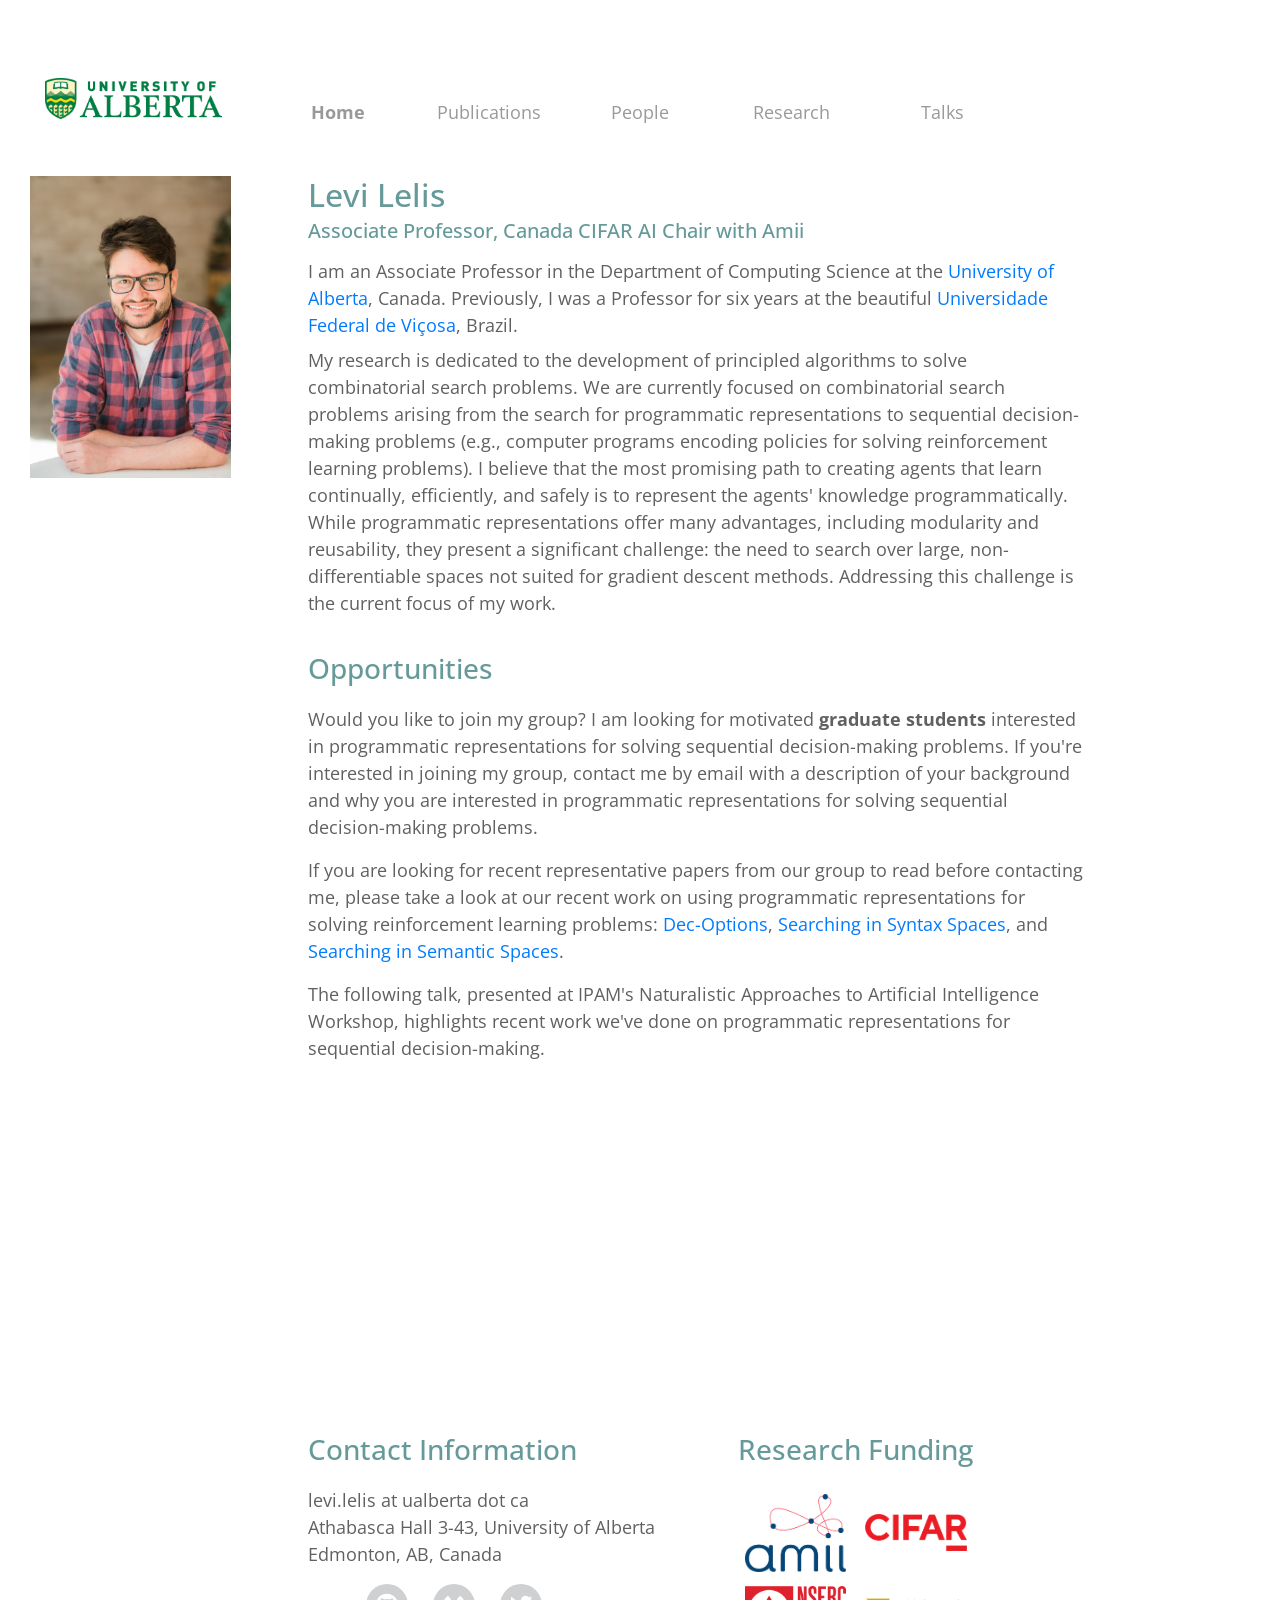
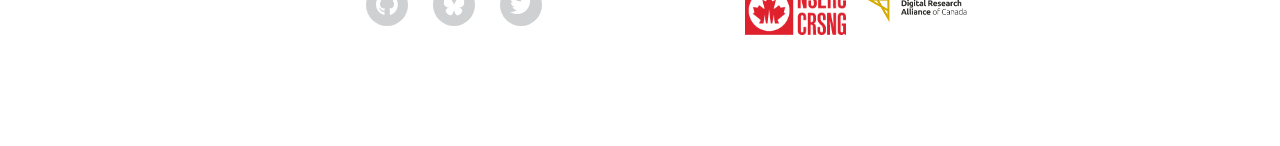
==== commit b54221e1: "update talks page and resize index video - Add NeurIPS 2024 tutorial to talks page with link to Neur" ====
--- a/index.html
+++ b/index.html
@@ -113,7 +113,7 @@
               <p>
               	The following talk, presented at IPAM's Naturalistic Approaches to Artificial Intelligence Workshop, highlights recent work we've done on programmatic representations for sequential decision-making.
               </p>
-              <div class="embed-responsive embed-responsive-16by9 tm-mb-4">
+              <div class="embed-responsive embed-responsive-16by9 tm-mb-4" style="max-width: 560px; margin: 0 auto;">
                 <iframe class="embed-responsive-item" src="https://www.youtube.com/embed/UNpg05yxc3o?si=LCozFqXLZ6bm8IJ0"
                   title="Programmatic Representations for Sequential Decision-Making" frameborder="0"
                   allow="accelerometer; autoplay; clipboard-write; encrypted-media; gyroscope; picture-in-picture"
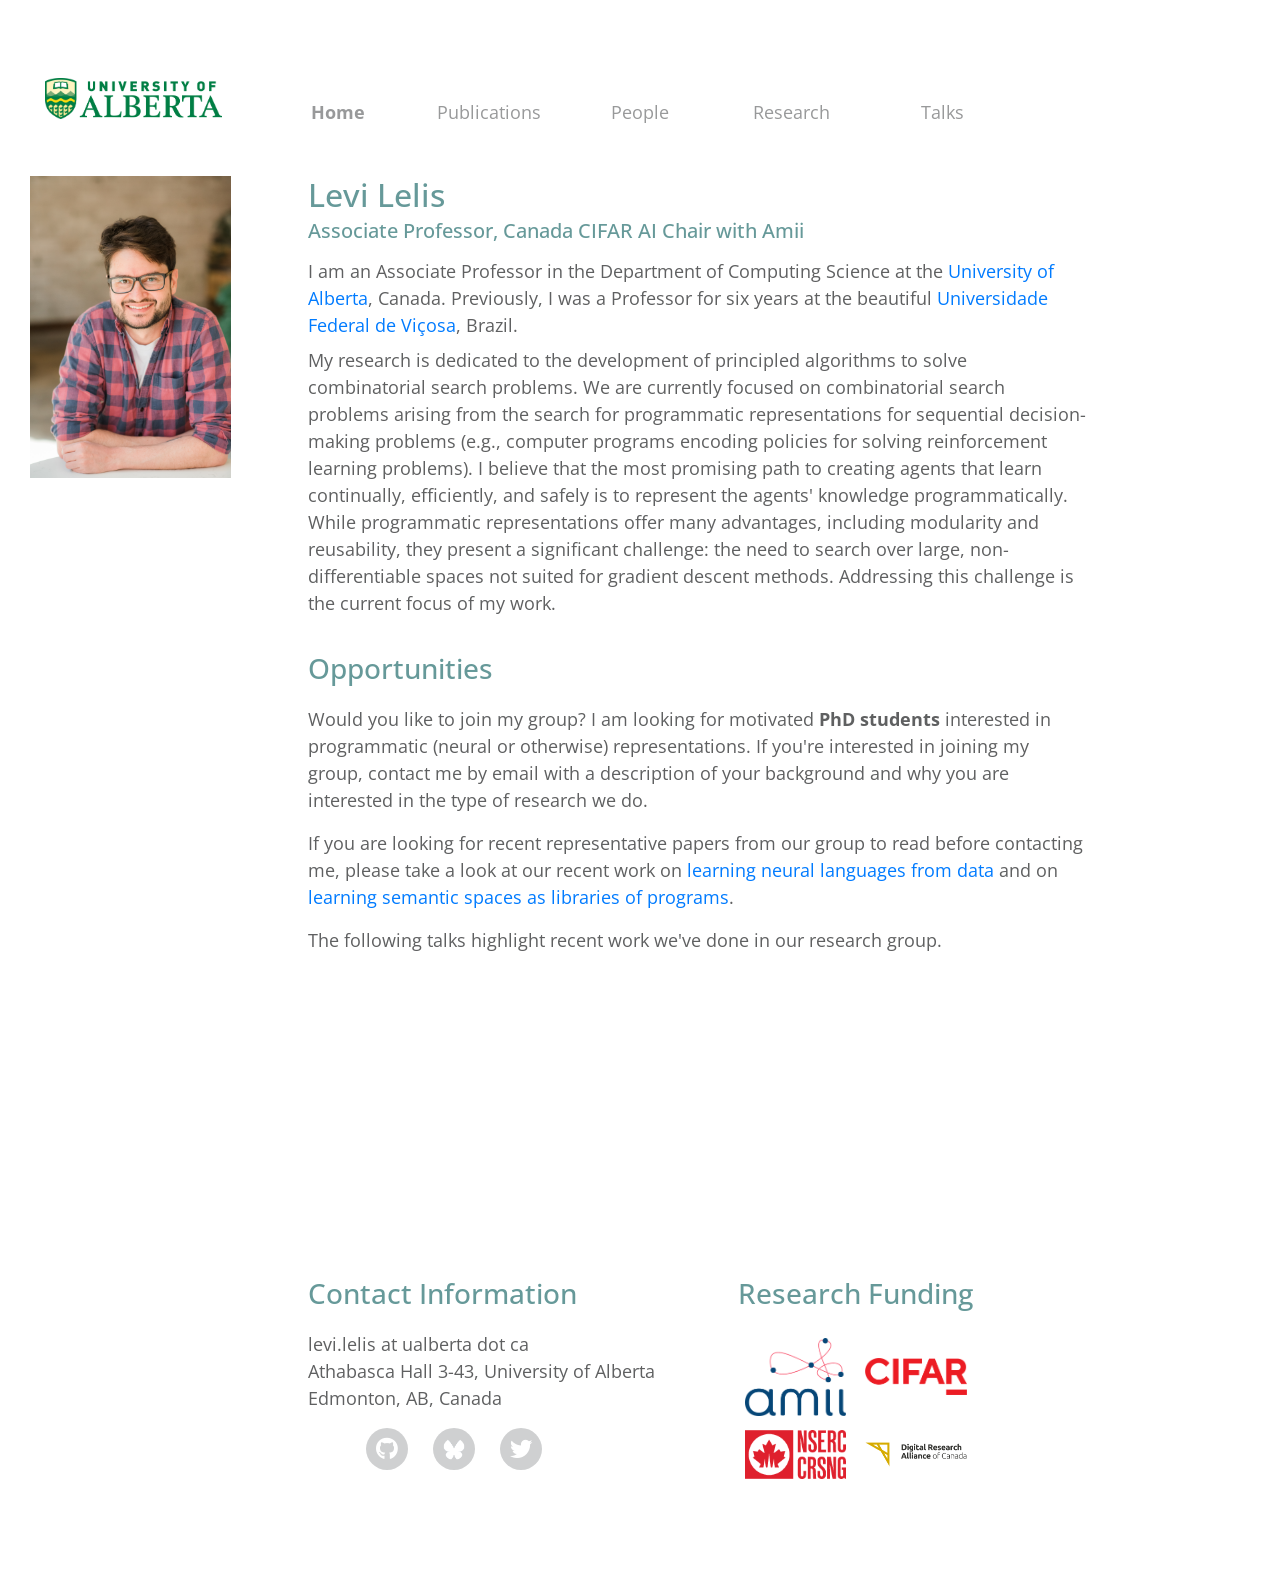
==== commit cd03a247: "Add paper links, second talk video, and fix proofread issues in index.html - Link "learning neural l" ====
--- a/index.html
+++ b/index.html
@@ -80,7 +80,7 @@
             <div class="col-lg-10 col-10">
                    <img
                       src="img/levi_amii.jpg"
-                      class="img-fluid"
+                      class="img-fluid tm-profile-photo"
                       alt="Levi Lelis"
                     />
             </div>
@@ -98,26 +98,38 @@
                I am an Associate Professor in the Department of Computing Science at the <a href="https://ualberta.ca">University of Alberta</a>, Canada. Previously, I was a Professor for six years at the beautiful <a href="https://ufv.br">Universidade Federal de Viçosa</a>, Brazil.
               </p>
               <p class="mb-2">
-                My research is dedicated to the development of principled algorithms to solve combinatorial search problems. We are currently focused on combinatorial search problems arising from the search for programmatic representations to sequential decision-making problems (e.g., computer programs encoding policies for solving reinforcement learning problems). I believe that the most promising path to creating agents that learn continually, efficiently, and safely is to represent the agents' knowledge programmatically. While programmatic representations offer many advantages, including modularity and reusability, they present a significant challenge: the need to search over large, non-differentiable spaces not suited for gradient descent methods. Addressing this challenge is the current focus of my work.
+                My research is dedicated to the development of principled algorithms to solve combinatorial search problems. We are currently focused on combinatorial search problems arising from the search for programmatic representations for sequential decision-making problems (e.g., computer programs encoding policies for solving reinforcement learning problems). I believe that the most promising path to creating agents that learn continually, efficiently, and safely is to represent the agents' knowledge programmatically. While programmatic representations offer many advantages, including modularity and reusability, they present a significant challenge: the need to search over large, non-differentiable spaces not suited for gradient descent methods. Addressing this challenge is the current focus of my work.
               </p>
               <br>
               <h3 class="tm-text-secondary tm-mb-2">
                 Opportunities
               </h3>
               <p class="tm-section-2-text">
-                Would you like to join my group? I am looking for motivated <b>graduate students</b> interested in programmatic representations for solving sequential decision-making problems. If you're interested in joining my group, contact me by email with a description of your background and why you are interested in programmatic representations for solving sequential decision-making problems.
+                Would you like to join my group? I am looking for motivated <b>PhD students</b> interested in programmatic (neural or otherwise) representations. If you're interested in joining my group, contact me by email with a description of your background and why you are interested in the type of research we do.
               </p>
               <p>
-                If you are looking for recent representative papers from our group to read before contacting me, please take a look at our recent work on using programmatic representations for solving reinforcement learning problems: <a href="papers/2024/alikhasiL24.pdf">Dec-Options</a>, <a href="papers/2024/carvalhoTL24.pdf">Searching in Syntax Spaces</a>, and <a href="papers/2024/moraesL24.pdf">Searching in Semantic Spaces</a>.
+                If you are looking for recent representative papers from our group to read before contacting me, please take a look at our recent work on <a href="papers/2026/macfarlaneBHL26.pdf">learning neural languages from data</a> and on <a href="papers/2024/moraesL24.pdf">learning semantic spaces as libraries of programs</a>.
               </p>
               <p>
-              	The following talk, presented at IPAM's Naturalistic Approaches to Artificial Intelligence Workshop, highlights recent work we've done on programmatic representations for sequential decision-making.
-              </p>
-              <div class="embed-responsive embed-responsive-16by9 tm-mb-4" style="max-width: 560px; margin: 0 auto;">
-                <iframe class="embed-responsive-item" src="https://www.youtube.com/embed/UNpg05yxc3o?si=LCozFqXLZ6bm8IJ0"
-                  title="Programmatic Representations for Sequential Decision-Making" frameborder="0"
-                  allow="accelerometer; autoplay; clipboard-write; encrypted-media; gyroscope; picture-in-picture"
-                  allowfullscreen></iframe>
+              	The following talks highlight recent work we've done in our research group.
+              </p>
+              <div class="row tm-mb-4">
+                <div class="col-md-6 mb-3">
+                  <div class="embed-responsive embed-responsive-16by9">
+                    <iframe class="embed-responsive-item" src="https://www.youtube.com/embed/UNpg05yxc3o"
+                      title="Programmatic Representations for Sequential Decision-Making" frameborder="0"
+                      allow="accelerometer; autoplay; clipboard-write; encrypted-media; gyroscope; picture-in-picture"
+                      allowfullscreen></iframe>
+                  </div>
+                </div>
+                <div class="col-md-6 mb-3">
+                  <div class="embed-responsive embed-responsive-16by9">
+                    <iframe class="embed-responsive-item" src="https://www.youtube.com/embed/874f23b2oOw"
+                      title="UpperBound Talk" frameborder="0"
+                      allow="accelerometer; autoplay; clipboard-write; encrypted-media; gyroscope; picture-in-picture"
+                      allowfullscreen></iframe>
+                  </div>
+                </div>
               </div>
 
               <div class="row tm-pt-4 tm-pb-6">
--- a/css/templatemo-style.css
+++ b/css/templatemo-style.css
@@ -216,17 +216,21 @@
 }
 
 @media (max-width: 991px) {
-  .tm-nav { position: relative; }
+  .tm-nav { width: 100%; }
+  nav.navbar { position: static !important; }
 
   #navbarNav {
     position: absolute;
-    top: 52px;
+    top: 100%;
+    left: 0;
+    min-width: 220px;
     padding-top: 5px;
     padding-bottom: 5px;
-    background-color: rgba(255, 255, 255, 0.9);
-    -webkit-box-shadow: 0px 1px 5px 0px rgba(0, 0, 0, 0.15);
-    -moz-box-shadow: 0px 1px 5px 0px rgba(0, 0, 0, 0.15);
-    box-shadow: 0px 1px 5px 0px rgba(0, 0, 0, 0.15);
+    background-color: white;
+    border-top: 2px solid #669999;
+    -webkit-box-shadow: 0px 4px 8px 0px rgba(0, 0, 0, 0.15);
+    -moz-box-shadow: 0px 4px 8px 0px rgba(0, 0, 0, 0.15);
+    box-shadow: 0px 4px 8px 0px rgba(0, 0, 0, 0.15);
     z-index: 1001;
   }
 
@@ -247,6 +251,7 @@
   .navbar-expand-lg .navbar-nav .nav-link {
     height: 45px;
     margin: 5px 15px;
+    justify-content: flex-start;
   }
 }
 
@@ -288,6 +293,54 @@
   font-size: 1.3rem;
   margin-bottom: 0;
   text-align: right;
+}
+
+@media (max-width: 991px) {
+  .tm-profile-photo {
+    max-width: 260px;
+    display: block;
+    margin: 0 auto;
+  }
+
+  .tm-nav-col {
+    width: 100% !important;
+    max-width: 100% !important;
+    flex: 0 0 100% !important;
+  }
+
+  /* Keep header (logo + nav toggle) side by side on mobile, fixed at top */
+  .col-11.tm-page-cols-container {
+    flex-direction: row !important;
+    align-items: center;
+    position: fixed !important;
+    top: 0;
+    left: 0;
+    right: 0;
+    width: 100% !important;
+    max-width: 100% !important;
+    background-color: white;
+    z-index: 1000;
+    padding: 5px 15px;
+  }
+
+  .col-11.tm-page-cols-container .tm-page-col-left {
+    width: auto !important;
+    max-width: 75% !important;
+    flex-shrink: 1;
+  }
+
+  .col-11.tm-page-cols-container .tm-page-col-right {
+    order: -1;
+    flex: 1;
+    display: flex;
+    justify-content: flex-end;
+    align-items: center;
+  }
+
+  /* Fix Home link left margin to match other links */
+  .navbar-nav .nav-item:first-child .nav-link {
+    margin-left: 15px !important;
+  }
 }
 
 @media (max-width: 991px) {
@@ -611,6 +664,7 @@
     margin-right: auto;
   }
   .tm-gallery-item { width: 46%; }
+  .tm-home-section-2-right .tm-gallery-item { width: 44%; }
 
   .filters-button-group {
     padding-right: 0;
